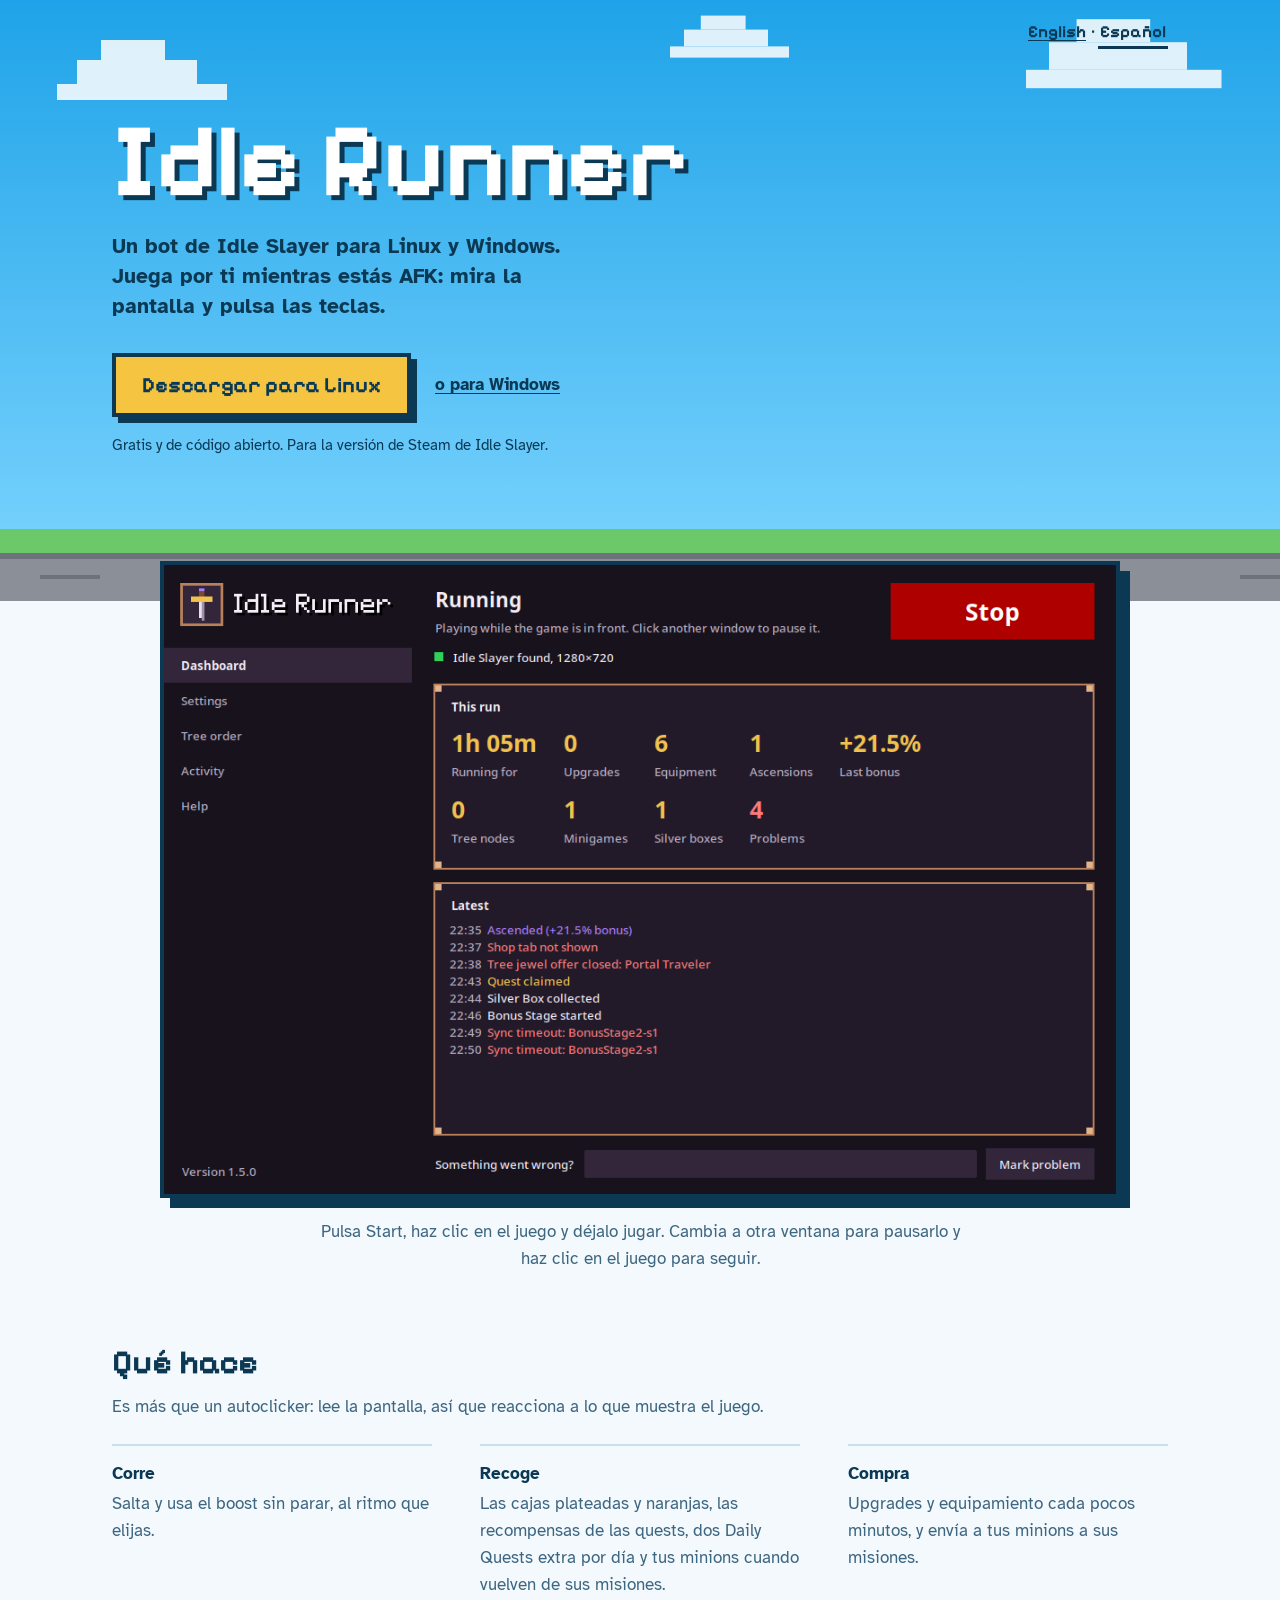
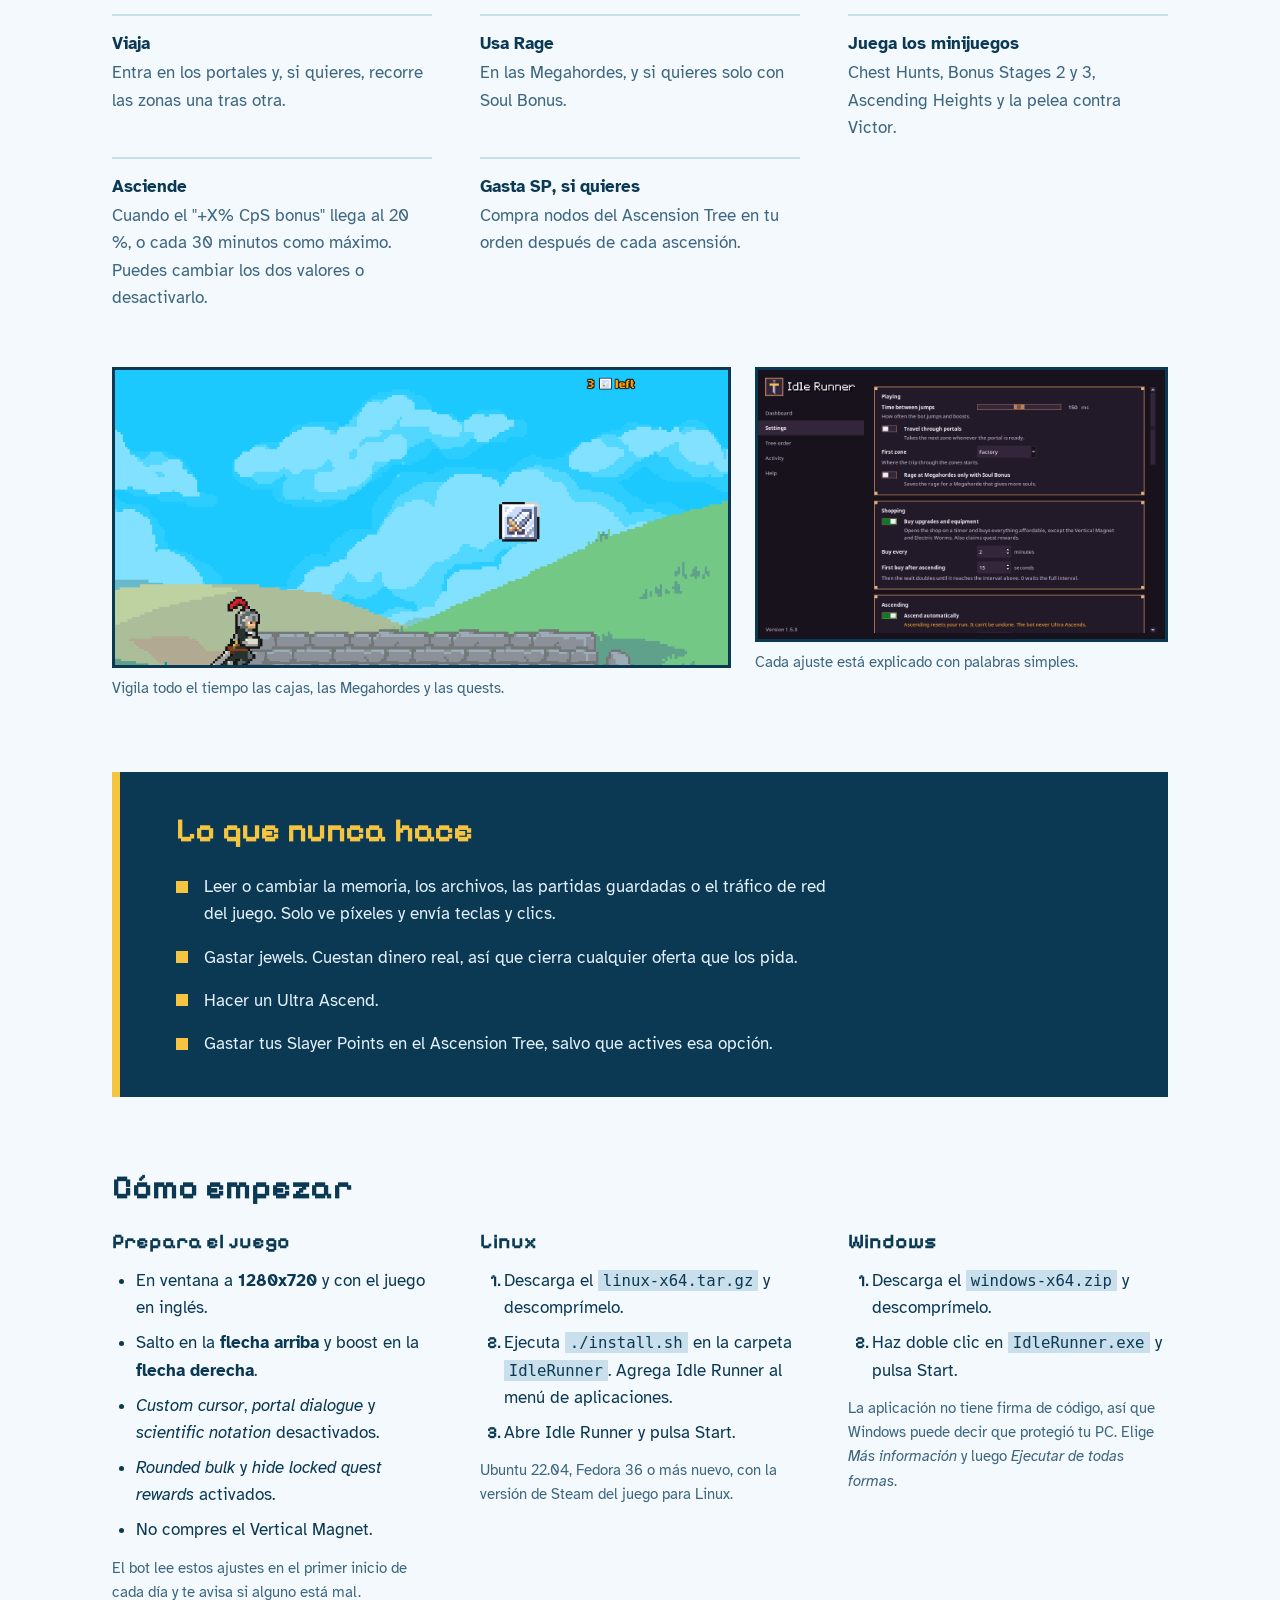
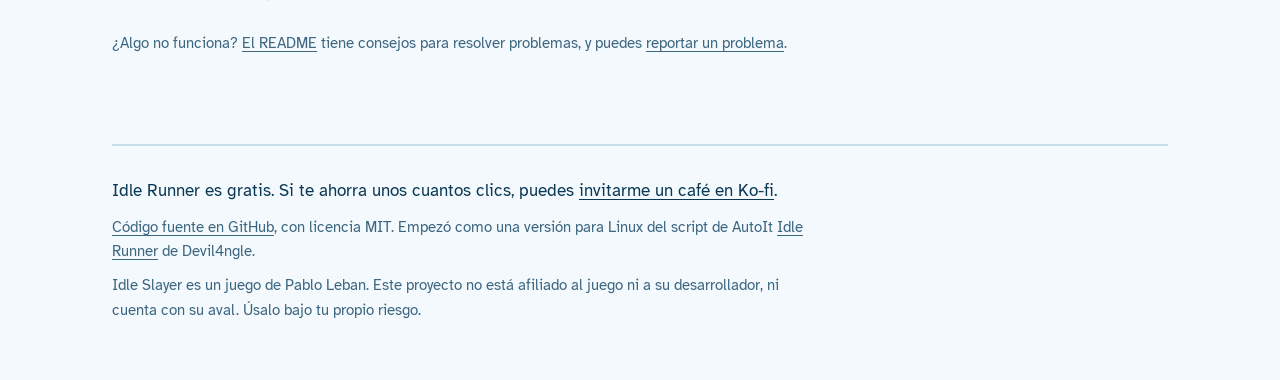
==== docs/es/index.html @ 68c82f9d "Add Spanish documentation and improve state management - Implemented Spanish README and HTML documen" ====
<!doctype html>
<html lang="es">
<head>
<meta charset="utf-8">
<meta name="viewport" content="width=device-width, initial-scale=1">
<title>Idle Runner: bot y autoclicker de Idle Slayer para Linux y Windows</title>
<meta name="description" content="Un bot gratis y de código abierto para Idle Slayer en Linux y Windows. Juega mientras estás AFK: salta, compra mejoras, juega los minijuegos y asciende leyendo la pantalla. Nunca toca la memoria ni los archivos del juego.">
<link rel="canonical" href="https://santiguti.github.io/idle-slayer-bot/es/">
<link rel="alternate" hreflang="en" href="https://santiguti.github.io/idle-slayer-bot/">
<link rel="alternate" hreflang="es" href="https://santiguti.github.io/idle-slayer-bot/es/">
<link rel="alternate" hreflang="x-default" href="https://santiguti.github.io/idle-slayer-bot/">
<meta property="og:title" content="Idle Runner: bot de Idle Slayer para Linux y Windows">
<meta property="og:description" content="Juega Idle Slayer por ti en Linux y Windows. Gratis y de código abierto.">
<meta property="og:image" content="https://santiguti.github.io/idle-slayer-bot/images/banner.png">
<link rel="icon" href="data:image/svg+xml,%3Csvg xmlns='http://www.w3.org/2000/svg' viewBox='0 0 8 8' shape-rendering='crispEdges'%3E%3Crect width='8' height='8' fill='%23f5c542'/%3E%3Crect x='2' y='2' width='4' height='4' fill='%23ffe28a'/%3E%3C/svg%3E">
<link rel="preconnect" href="https://fonts.googleapis.com">
<link rel="preconnect" href="https://fonts.gstatic.com" crossorigin>
<link href="https://fonts.googleapis.com/css2?family=Pixelify+Sans:wght@500;700&family=Atkinson+Hyperlegible:ital,wght@0,400;0,700;1,400&display=swap" rel="stylesheet">
<link rel="stylesheet" href="../style.css">
</head>
<body>

<header class="sky">
  <div class="cloud c1"></div><div class="cloud c2"></div><div class="cloud c3"></div>
  <div class="hero">
    <p class="lang"><a href="../" hreflang="en" lang="en" data-lang="en">English</a> · <strong aria-current="page">Español</strong></p>
    <h1>Idle Runner</h1>
    <p class="lede">Un bot de Idle Slayer para Linux y Windows. Juega por ti mientras estás AFK: mira la pantalla y pulsa las teclas.</p>
    <div class="download">
      <a class="btn" id="primary" href="https://github.com/santiguti/idle-slayer-bot/releases">Descargar para Linux</a>
      <a class="alt" id="secondary" href="https://github.com/santiguti/idle-slayer-bot/releases">o para Windows</a>
    </div>
    <p class="fine" id="fine">Gratis y de código abierto. Para la versión de Steam de Idle Slayer.</p>
  </div>
  <div class="ground"></div>
</header>

<main class="wrap">
  <div class="shot">
    <img src="../images/ui-dashboard.png" width="1060" height="700"
         alt="La ventana de Idle Runner mientras el bot juega: las compras, las ascensiones y los últimos eventos de esta partida">
    <p>Pulsa Start, haz clic en el juego y déjalo jugar. Cambia a otra ventana para pausarlo y haz clic en el juego para seguir.</p>
  </div>

  <section>
    <h2>Qué hace</h2>
    <p class="intro">Es más que un autoclicker: lee la pantalla, así que reacciona a lo que muestra el juego.</p>
    <dl class="does">
      <div><dt>Corre</dt><dd>Salta y usa el boost sin parar, al ritmo que elijas.</dd></div>
      <div><dt>Recoge</dt><dd>Las cajas plateadas y naranjas, las recompensas de las quests, dos Daily Quests extra por día y tus minions cuando vuelven de sus misiones.</dd></div>
      <div><dt>Compra</dt><dd>Upgrades y equipamiento cada pocos minutos, y envía a tus minions a sus misiones.</dd></div>
      <div><dt>Viaja</dt><dd>Entra en los portales y, si quieres, recorre las zonas una tras otra.</dd></div>
      <div><dt>Usa Rage</dt><dd>En las Megahordes, y si quieres solo con Soul Bonus.</dd></div>
      <div><dt>Juega los minijuegos</dt><dd>Chest Hunts, Bonus Stages 2 y 3, Ascending Heights y la pelea contra Victor.</dd></div>
      <div><dt>Asciende</dt><dd>Cuando el "+X% CpS bonus" llega al 20 %, o cada 30 minutos como máximo. Puedes cambiar los dos valores o desactivarlo.</dd></div>
      <div><dt>Gasta SP, si quieres</dt><dd>Compra nodos del Ascension Tree en tu orden después de cada ascensión.</dd></div>
    </dl>

    <div class="gallery">
      <figure>
        <img src="../images/gameplay.png" width="790" height="380" alt="El bot corriendo por las colinas mientras aparece una caja plateada" loading="lazy">
        <figcaption>Vigila todo el tiempo las cajas, las Megahordes y las quests.</figcaption>
      </figure>
      <figure>
        <img src="../images/ui-settings.png" width="1060" height="700" alt="La página de ajustes, con cada opción explicada" loading="lazy">
        <figcaption>Cada ajuste está explicado con palabras simples.</figcaption>
      </figure>
    </div>
  </section>

  <section>
    <div class="never">
      <h2>Lo que nunca hace</h2>
      <ul>
        <li>Leer o cambiar la memoria, los archivos, las partidas guardadas o el tráfico de red del juego. Solo ve píxeles y envía teclas y clics.</li>
        <li>Gastar jewels. Cuestan dinero real, así que cierra cualquier oferta que los pida.</li>
        <li>Hacer un Ultra Ascend.</li>
        <li>Gastar tus Slayer Points en el Ascension Tree, salvo que actives esa opción.</li>
      </ul>
    </div>
  </section>

  <section id="install">
    <h2>Cómo empezar</h2>
    <div class="steps">
      <div>
        <h3>Prepara el juego</h3>
        <ul>
          <li>En ventana a <strong>1280x720</strong> y con el juego en inglés.</li>
          <li>Salto en la <strong>flecha arriba</strong> y boost en la <strong>flecha derecha</strong>.</li>
          <li><em>Custom cursor</em>, <em>portal dialogue</em> y <em>scientific notation</em> desactivados.</li>
          <li><em>Rounded bulk</em> y <em>hide locked quest rewards</em> activados.</li>
          <li>No compres el Vertical Magnet.</li>
        </ul>
        <p class="note">El bot lee estos ajustes en el primer inicio de cada día y te avisa si alguno está mal.</p>
      </div>
      <div>
        <h3>Linux</h3>
        <ol>
          <li>Descarga el <code>linux-x64.tar.gz</code> y descomprímelo.</li>
          <li>Ejecuta <code>./install.sh</code> en la carpeta <code>IdleRunner</code>. Agrega Idle Runner al menú de aplicaciones.</li>
          <li>Abre Idle Runner y pulsa Start.</li>
        </ol>
        <p class="note">Ubuntu 22.04, Fedora 36 o más nuevo, con la versión de Steam del juego para Linux.</p>
      </div>
      <div>
        <h3>Windows</h3>
        <ol>
          <li>Descarga el <code>windows-x64.zip</code> y descomprímelo.</li>
          <li>Haz doble clic en <code>IdleRunner.exe</code> y pulsa Start.</li>
        </ol>
        <p class="note">La aplicación no tiene firma de código, así que Windows puede decir que protegió tu PC. Elige <em>Más información</em> y luego <em>Ejecutar de todas formas</em>.</p>
      </div>
    </div>
    <p class="note">¿Algo no funciona? <a href="https://github.com/santiguti/idle-slayer-bot/blob/main/README.es.md">El README</a> tiene consejos para resolver problemas, y puedes <a href="https://github.com/santiguti/idle-slayer-bot/issues/new/choose">reportar un problema</a>.</p>
  </section>

  <footer>
    <p class="support">Idle Runner es gratis. Si te ahorra unos cuantos clics, puedes <a href="https://ko-fi.com/santiguti">invitarme un café en Ko-fi</a>.</p>
    <p><a href="https://github.com/santiguti/idle-slayer-bot">Código fuente en GitHub</a>, con licencia MIT. Empezó como una versión para Linux del script de AutoIt <a href="https://github.com/Devil4ngle/Idle_Slayer_Script">Idle Runner</a> de Devil4ngle.</p>
    <p>Idle Slayer es un juego de Pablo Leban. Este proyecto no está afiliado al juego ni a su desarrollador, ni cuenta con su aval. Úsalo bajo tu propio riesgo.</p>
  </footer>
</main>

<script>
  // The language switch: remember the visitor's pick, so the English page doesn't send them back here.
  for (const link of document.querySelectorAll("[data-lang]")) {
    link.addEventListener("click", () => { try { localStorage.setItem("lang", link.dataset.lang); } catch (e) {} });
  }

  // Point the buttons straight at the newest release's files. Without the API (offline, rate limit) they keep
  // linking to the Releases page.
  const windows = /Windows/.test(navigator.userAgent);
  const primary = document.getElementById("primary");
  const secondary = document.getElementById("secondary");
  if (windows) {
    primary.textContent = "Descargar para Windows";
    secondary.textContent = "o para Linux";
  }
  fetch("https://api.github.com/repos/santiguti/idle-slayer-bot/releases?per_page=10")
    .then(r => r.ok ? r.json() : Promise.reject(r.status))
    .then(releases => {
      const release = releases.find(r => !r.draft && r.assets.length);
      if (!release) return;
      const asset = suffix => release.assets.find(a => a.name.endsWith(suffix));
      const linux = asset("-linux-x64.tar.gz"), win = asset("-windows-x64.zip");
      const [forPrimary, forSecondary] = windows ? [win, linux] : [linux, win];
      if (forPrimary) primary.href = forPrimary.browser_download_url;
      if (forSecondary) secondary.href = forSecondary.browser_download_url;
      const mb = forPrimary ? `, ${Math.round(forPrimary.size / 1e6)} MB` : "";
      document.getElementById("fine").textContent =
        `Versión ${release.tag_name.replace(/^v/, "")}${mb}. Gratis y de código abierto. Para la versión de Steam de Idle Slayer.`;
    })
    .catch(() => {});
</script>
</body>
</html>
---- docs/style.css ----
/* Shared by the English (index.html) and Spanish (es/index.html) pages. */
/* The banner's palette: sky, grass, gravel, coin gold and the navy of its outlines. */
:root {
  --sky-top: #1fa3e8;
  --sky-bottom: #7fd6ff;
  --grass: #6cc96a;
  --gravel: #8a8f98;
  --gravel-dark: #6d727b;
  --gold: #f5c542;
  --gold-light: #ffe28a;
  --navy: #0b3954;
  --page: #f3f9fd;
  --text: #0b3954;
  --muted: #3d6680;
  --rule: #c9dfec;
  --pixel: "Pixelify Sans", "DejaVu Sans Mono", monospace;
  --body: "Atkinson Hyperlegible", system-ui, sans-serif;
}
@media (prefers-color-scheme: dark) {
  :root:not([data-theme="light"]) {
    --page: #0a2233;
    --text: #e3f1fa;
    --muted: #9dbdd2;
    --rule: #1d4560;
  }
}
:root[data-theme="dark"] { --page: #0a2233; --text: #e3f1fa; --muted: #9dbdd2; --rule: #1d4560; }

* { box-sizing: border-box; }
html { -webkit-text-size-adjust: 100%; }
body {
  margin: 0;
  background: var(--page);
  color: var(--text);
  font: 1.0625rem/1.6 var(--body);
}
img { max-width: 100%; height: auto; display: block; }
a { color: inherit; text-underline-offset: 3px; }
:focus-visible { outline: 3px solid var(--gold); outline-offset: 3px; }
.wrap { max-width: 68rem; margin: 0 auto; padding: 0 16px; }

/* Hero: the game's world, with the ground scrolling under it as if running. */
.sky {
  position: relative;
  background: linear-gradient(var(--sky-top), var(--sky-bottom));
  color: var(--navy);
  overflow: hidden;
}
.cloud { position: absolute; background: #fff; opacity: .85; }
.cloud::before, .cloud::after { content: ""; position: absolute; background: inherit; }
.cloud { width: 120px; height: 24px; }
.cloud::before { width: 64px; height: 20px; left: 24px; top: -20px; }
.cloud::after { width: 170px; height: 16px; left: -20px; top: 24px; }
.c1 { left: 6%; top: 60px; }
.c2 { right: 8%; top: 44px; transform: scale(1.15); }
.c3 { left: 52%; top: 26px; transform: scale(.7); }

.hero { position: relative; padding: 112px 16px 72px; max-width: 68rem; margin: 0 auto; }
/* The language switch, top right over the sky. */
.lang { position: absolute; top: 24px; right: 16px; margin: 0; font: 700 1.05rem/1 var(--pixel); }
.lang a, .lang strong { color: var(--navy); padding: 4px 2px; }
.lang strong { border-bottom: 3px solid var(--navy); }
h1 {
  font: 700 clamp(3rem, 9vw, 6.5rem)/0.95 var(--pixel);
  margin: 0;
  color: #fff;
  text-shadow: 5px 5px 0 var(--navy);
  letter-spacing: -0.01em;
}
.lede { font-size: 1.3rem; line-height: 1.45; max-width: 34ch; margin: 20px 0 32px; font-weight: 700; }

.download { display: flex; flex-wrap: wrap; align-items: center; gap: 12px 24px; }
.btn {
  display: inline-block;
  font: 700 1.35rem/1 var(--pixel);
  color: var(--navy);
  background: var(--gold);
  border: 4px solid var(--navy);
  box-shadow: 6px 6px 0 var(--navy);
  padding: 18px 26px 16px;
  text-decoration: none;
  transition: transform .08s, box-shadow .08s;
}
.btn:hover { background: var(--gold-light); }
.btn:active { transform: translate(4px, 4px); box-shadow: 2px 2px 0 var(--navy); }
.alt { font-weight: 700; }
.fine { margin: 16px 0 0; font-size: .95rem; max-width: 52ch; }

.ground { position: relative; height: 72px; background: var(--grass); }
.ground::after {
  content: "";
  position: absolute; left: 0; right: 0; bottom: 0; height: 48px;
  background:
    linear-gradient(var(--gravel-dark) 6px, transparent 6px),
    repeating-linear-gradient(90deg, transparent 0 40px, var(--gravel-dark) 40px 100px, transparent 100px 200px),
    var(--gravel);
  background-size: 100% 100%, 400px 4px, 100% 100%;
  background-position: 0 0, 0 22px, 0 0;
  background-repeat: no-repeat, repeat-x, no-repeat;
  animation: run 2.4s linear infinite;
}
@keyframes run { to { background-position: 0 0, -400px 22px, 0 0; } }
@media (prefers-reduced-motion: reduce) { .ground::after { animation: none; } .btn { transition: none; } }

/* The app window sits on the ground line. */
.shot { margin-top: -40px; position: relative; }
.shot img { border: 4px solid var(--navy); box-shadow: 10px 10px 0 var(--navy); width: 100%; max-width: 60rem; margin: 0 auto; }
.shot p { text-align: center; color: var(--muted); margin: 20px auto 0; max-width: 60ch; }

section { padding: 72px 0 0; }
h2 { font: 700 2.1rem/1.1 var(--pixel); margin: 0 0 24px; }
h3 { font: 700 1.3rem/1.2 var(--pixel); margin: 0 0 12px; }

.intro { color: var(--muted); margin: -12px 0 24px; max-width: 60ch; }
.does { display: grid; grid-template-columns: repeat(auto-fit, minmax(19rem, 1fr)); gap: 0 48px; margin: 0; }
.does div { border-top: 2px solid var(--rule); padding: 14px 0 16px; }
.does dt { font-weight: 700; }
.does dd { margin: 2px 0 0; color: var(--muted); }

.gallery { display: grid; grid-template-columns: 1.5fr 1fr; gap: 24px; margin-top: 40px; align-items: start; }
.gallery img { border: 3px solid var(--navy); }
.gallery figcaption { color: var(--muted); font-size: .95rem; margin-top: 8px; }
.gallery figure { margin: 0; }

/* The promises: the navy of the banner's labels, with the coin gold. */
.never { background: var(--navy); color: #e3f1fa; padding: 40px clamp(20px, 5vw, 56px); border-left: 8px solid var(--gold); }
.never h2 { color: var(--gold); }
.never ul { list-style: none; margin: 0; padding: 0; display: grid; gap: 16px; }
.never li { padding-left: 28px; position: relative; max-width: 60ch; }
.never li::before { content: ""; position: absolute; left: 0; top: .45em; width: 12px; height: 12px; background: var(--gold); }

.steps { display: grid; grid-template-columns: repeat(auto-fit, minmax(19rem, 1fr)); gap: 32px 48px; }
.steps ol, .steps ul { margin: 0; padding-left: 1.4em; }
.steps li { margin-bottom: 8px; }
.steps li::marker { font-family: var(--pixel); font-weight: 700; }
code { font: .92em/1.4 ui-monospace, "DejaVu Sans Mono", monospace; background: var(--rule); padding: 1px 5px; overflow-wrap: anywhere; }
.note { color: var(--muted); font-size: .95rem; margin-top: 12px; }

footer { margin-top: 88px; border-top: 2px solid var(--rule); padding: 32px 0 48px; color: var(--muted); font-size: .95rem; }
footer p { margin: 0 0 10px; max-width: 70ch; }
footer .support { color: var(--text); font-size: 1.05rem; }

@media (max-width: 40rem) {
  .hero { padding-top: 88px; }
  .gallery { grid-template-columns: 1fr; }
  .shot img { box-shadow: 6px 6px 0 var(--navy); }
}
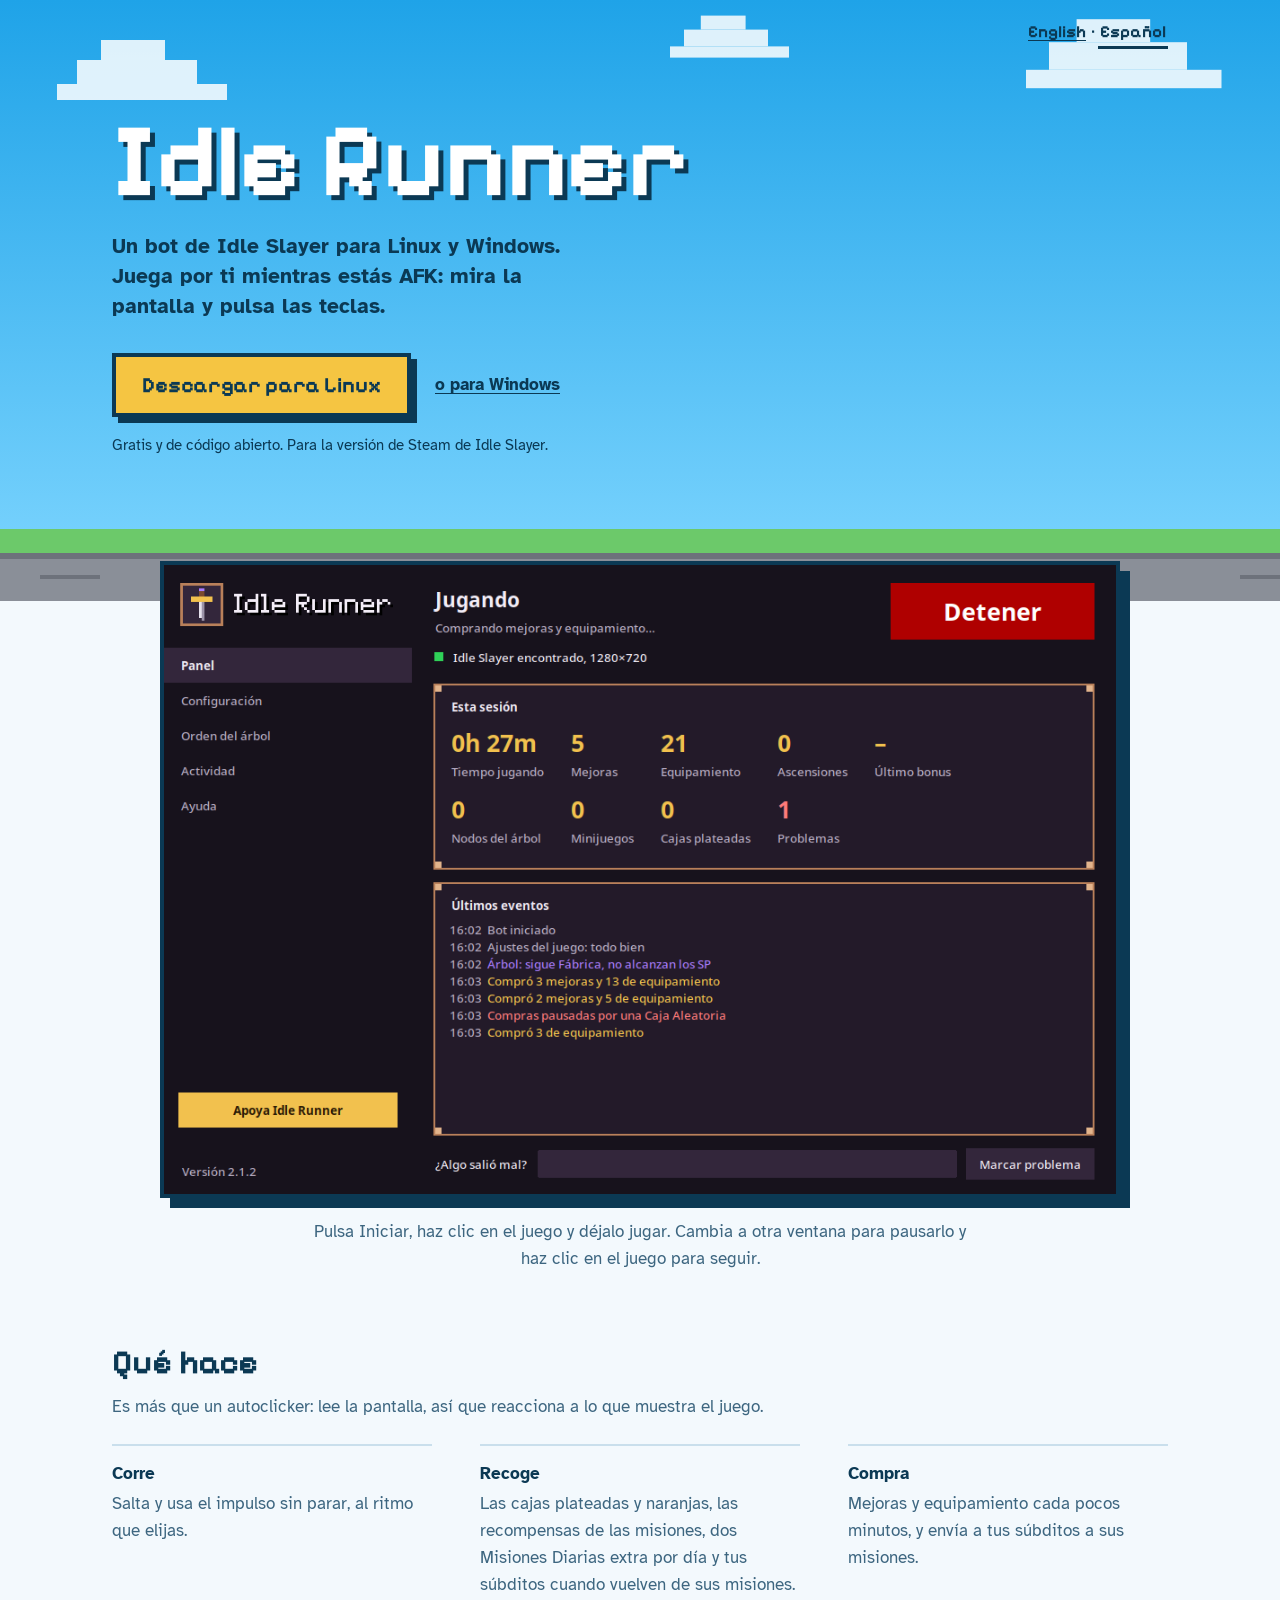
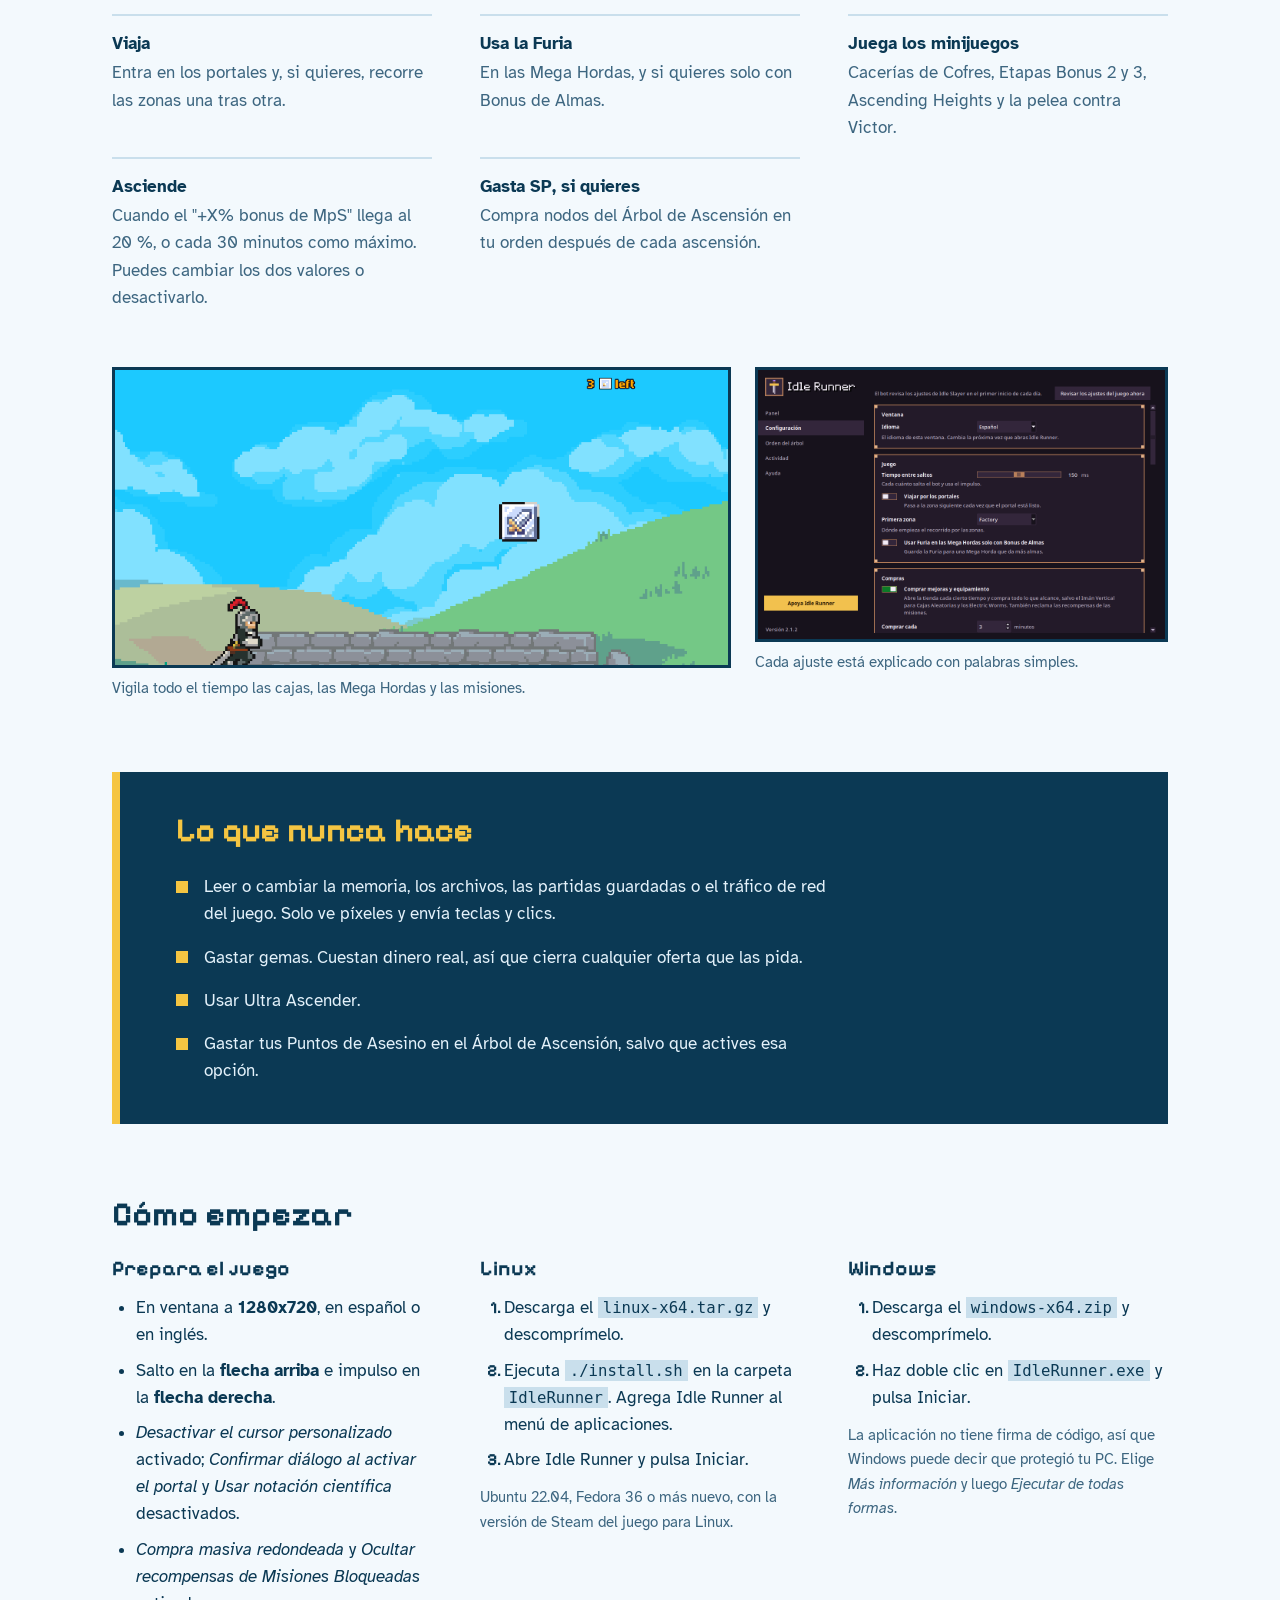
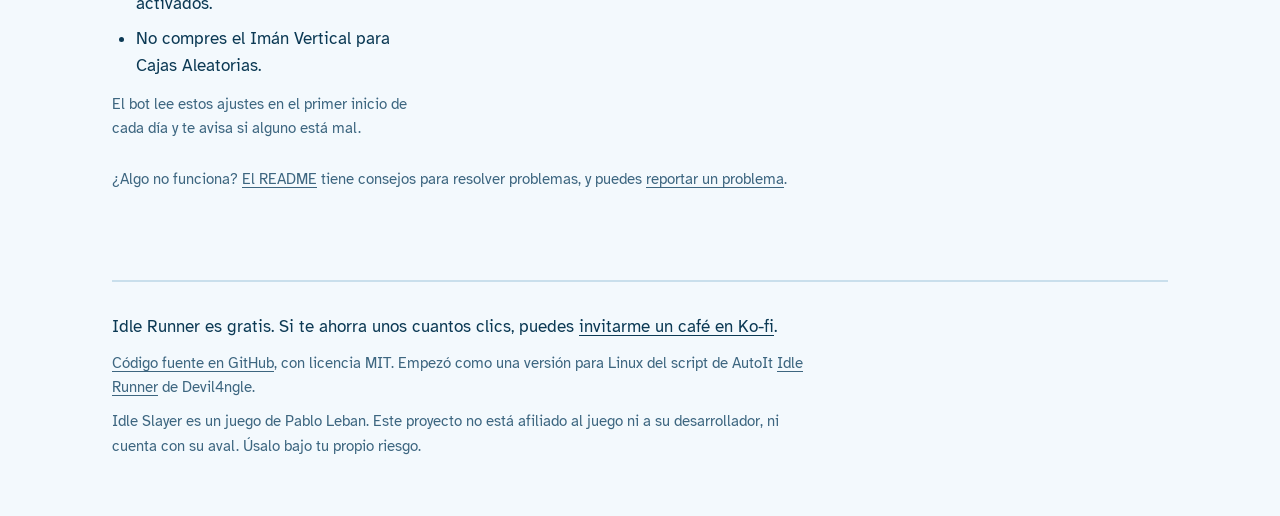
==== commit bf942522: "Release v2.2.0: Idle Runner in Spanish, the game played in Spanish, minion fixes" ====
--- a/docs/es/index.html
+++ b/docs/es/index.html
@@ -37,32 +37,32 @@
 
 <main class="wrap">
   <div class="shot">
-    <img src="../images/ui-dashboard.png" width="1060" height="700"
+    <img src="../images/es/ui-dashboard.png" width="1060" height="700"
          alt="La ventana de Idle Runner mientras el bot juega: las compras, las ascensiones y los últimos eventos de esta partida">
-    <p>Pulsa Start, haz clic en el juego y déjalo jugar. Cambia a otra ventana para pausarlo y haz clic en el juego para seguir.</p>
+    <p>Pulsa Iniciar, haz clic en el juego y déjalo jugar. Cambia a otra ventana para pausarlo y haz clic en el juego para seguir.</p>
   </div>
 
   <section>
     <h2>Qué hace</h2>
     <p class="intro">Es más que un autoclicker: lee la pantalla, así que reacciona a lo que muestra el juego.</p>
     <dl class="does">
-      <div><dt>Corre</dt><dd>Salta y usa el boost sin parar, al ritmo que elijas.</dd></div>
-      <div><dt>Recoge</dt><dd>Las cajas plateadas y naranjas, las recompensas de las quests, dos Daily Quests extra por día y tus minions cuando vuelven de sus misiones.</dd></div>
-      <div><dt>Compra</dt><dd>Upgrades y equipamiento cada pocos minutos, y envía a tus minions a sus misiones.</dd></div>
+      <div><dt>Corre</dt><dd>Salta y usa el impulso sin parar, al ritmo que elijas.</dd></div>
+      <div><dt>Recoge</dt><dd>Las cajas plateadas y naranjas, las recompensas de las misiones, dos Misiones Diarias extra por día y tus súbditos cuando vuelven de sus misiones.</dd></div>
+      <div><dt>Compra</dt><dd>Mejoras y equipamiento cada pocos minutos, y envía a tus súbditos a sus misiones.</dd></div>
       <div><dt>Viaja</dt><dd>Entra en los portales y, si quieres, recorre las zonas una tras otra.</dd></div>
-      <div><dt>Usa Rage</dt><dd>En las Megahordes, y si quieres solo con Soul Bonus.</dd></div>
-      <div><dt>Juega los minijuegos</dt><dd>Chest Hunts, Bonus Stages 2 y 3, Ascending Heights y la pelea contra Victor.</dd></div>
-      <div><dt>Asciende</dt><dd>Cuando el "+X% CpS bonus" llega al 20 %, o cada 30 minutos como máximo. Puedes cambiar los dos valores o desactivarlo.</dd></div>
-      <div><dt>Gasta SP, si quieres</dt><dd>Compra nodos del Ascension Tree en tu orden después de cada ascensión.</dd></div>
+      <div><dt>Usa la Furia</dt><dd>En las Mega Hordas, y si quieres solo con Bonus de Almas.</dd></div>
+      <div><dt>Juega los minijuegos</dt><dd>Cacerías de Cofres, Etapas Bonus 2 y 3, Ascending Heights y la pelea contra Victor.</dd></div>
+      <div><dt>Asciende</dt><dd>Cuando el "+X% bonus de MpS" llega al 20 %, o cada 30 minutos como máximo. Puedes cambiar los dos valores o desactivarlo.</dd></div>
+      <div><dt>Gasta SP, si quieres</dt><dd>Compra nodos del Árbol de Ascensión en tu orden después de cada ascensión.</dd></div>
     </dl>
 
     <div class="gallery">
       <figure>
         <img src="../images/gameplay.png" width="790" height="380" alt="El bot corriendo por las colinas mientras aparece una caja plateada" loading="lazy">
-        <figcaption>Vigila todo el tiempo las cajas, las Megahordes y las quests.</figcaption>
+        <figcaption>Vigila todo el tiempo las cajas, las Mega Hordas y las misiones.</figcaption>
       </figure>
       <figure>
-        <img src="../images/ui-settings.png" width="1060" height="700" alt="La página de ajustes, con cada opción explicada" loading="lazy">
+        <img src="../images/es/ui-settings.png" width="1060" height="700" alt="La página de ajustes, con cada opción explicada" loading="lazy">
         <figcaption>Cada ajuste está explicado con palabras simples.</figcaption>
       </figure>
     </div>
@@ -73,9 +73,9 @@
       <h2>Lo que nunca hace</h2>
       <ul>
         <li>Leer o cambiar la memoria, los archivos, las partidas guardadas o el tráfico de red del juego. Solo ve píxeles y envía teclas y clics.</li>
-        <li>Gastar jewels. Cuestan dinero real, así que cierra cualquier oferta que los pida.</li>
-        <li>Hacer un Ultra Ascend.</li>
-        <li>Gastar tus Slayer Points en el Ascension Tree, salvo que actives esa opción.</li>
+        <li>Gastar gemas. Cuestan dinero real, así que cierra cualquier oferta que las pida.</li>
+        <li>Usar Ultra Ascender.</li>
+        <li>Gastar tus Puntos de Asesino en el Árbol de Ascensión, salvo que actives esa opción.</li>
       </ul>
     </div>
   </section>
@@ -86,11 +86,11 @@
       <div>
         <h3>Prepara el juego</h3>
         <ul>
-          <li>En ventana a <strong>1280x720</strong> y con el juego en inglés.</li>
-          <li>Salto en la <strong>flecha arriba</strong> y boost en la <strong>flecha derecha</strong>.</li>
-          <li><em>Custom cursor</em>, <em>portal dialogue</em> y <em>scientific notation</em> desactivados.</li>
-          <li><em>Rounded bulk</em> y <em>hide locked quest rewards</em> activados.</li>
-          <li>No compres el Vertical Magnet.</li>
+          <li>En ventana a <strong>1280x720</strong>, en español o en inglés.</li>
+          <li>Salto en la <strong>flecha arriba</strong> e impulso en la <strong>flecha derecha</strong>.</li>
+          <li><em>Desactivar el cursor personalizado</em> activado; <em>Confirmar diálogo al activar el portal</em> y <em>Usar notación científica</em> desactivados.</li>
+          <li><em>Compra masiva redondeada</em> y <em>Ocultar recompensas de Misiones Bloqueadas</em> activados.</li>
+          <li>No compres el Imán Vertical para Cajas Aleatorias.</li>
         </ul>
         <p class="note">El bot lee estos ajustes en el primer inicio de cada día y te avisa si alguno está mal.</p>
       </div>
@@ -99,7 +99,7 @@
         <ol>
           <li>Descarga el <code>linux-x64.tar.gz</code> y descomprímelo.</li>
           <li>Ejecuta <code>./install.sh</code> en la carpeta <code>IdleRunner</code>. Agrega Idle Runner al menú de aplicaciones.</li>
-          <li>Abre Idle Runner y pulsa Start.</li>
+          <li>Abre Idle Runner y pulsa Iniciar.</li>
         </ol>
         <p class="note">Ubuntu 22.04, Fedora 36 o más nuevo, con la versión de Steam del juego para Linux.</p>
       </div>
@@ -107,7 +107,7 @@
         <h3>Windows</h3>
         <ol>
           <li>Descarga el <code>windows-x64.zip</code> y descomprímelo.</li>
-          <li>Haz doble clic en <code>IdleRunner.exe</code> y pulsa Start.</li>
+          <li>Haz doble clic en <code>IdleRunner.exe</code> y pulsa Iniciar.</li>
         </ol>
         <p class="note">La aplicación no tiene firma de código, así que Windows puede decir que protegió tu PC. Elige <em>Más información</em> y luego <em>Ejecutar de todas formas</em>.</p>
       </div>
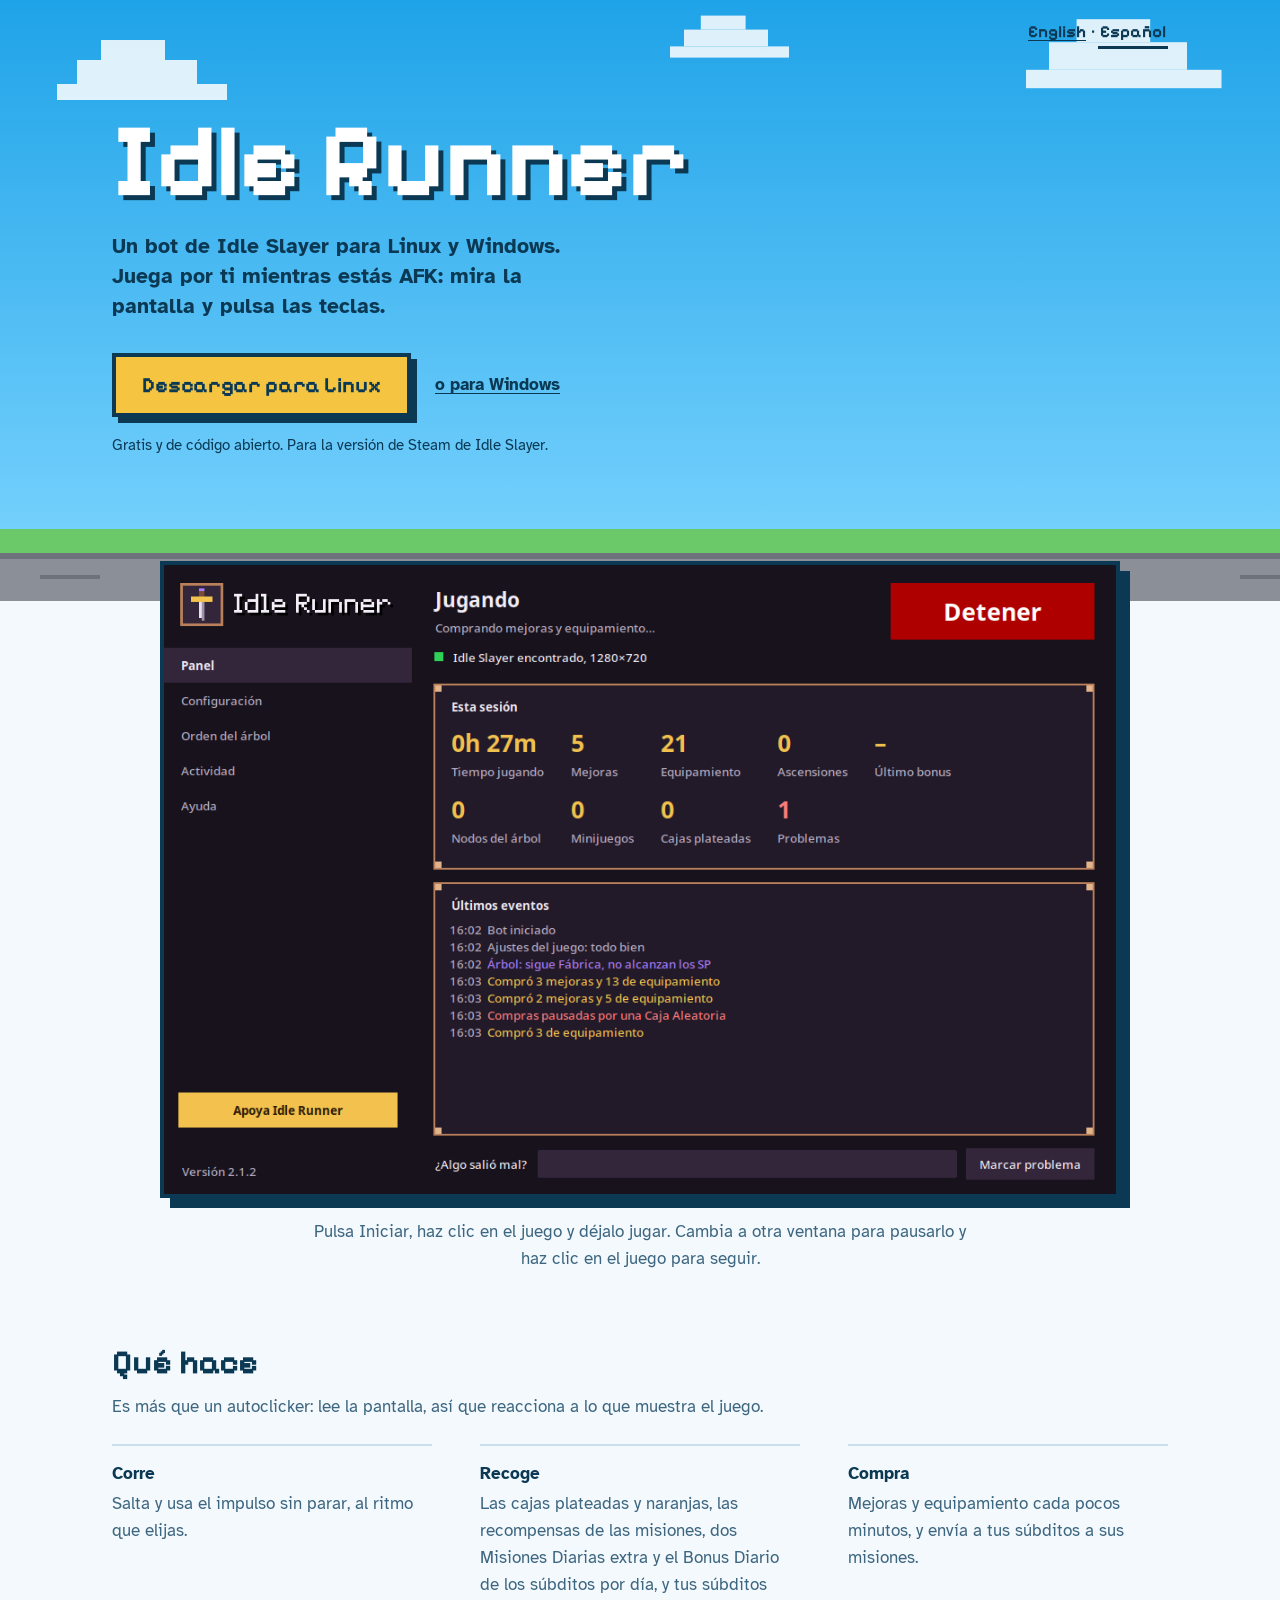
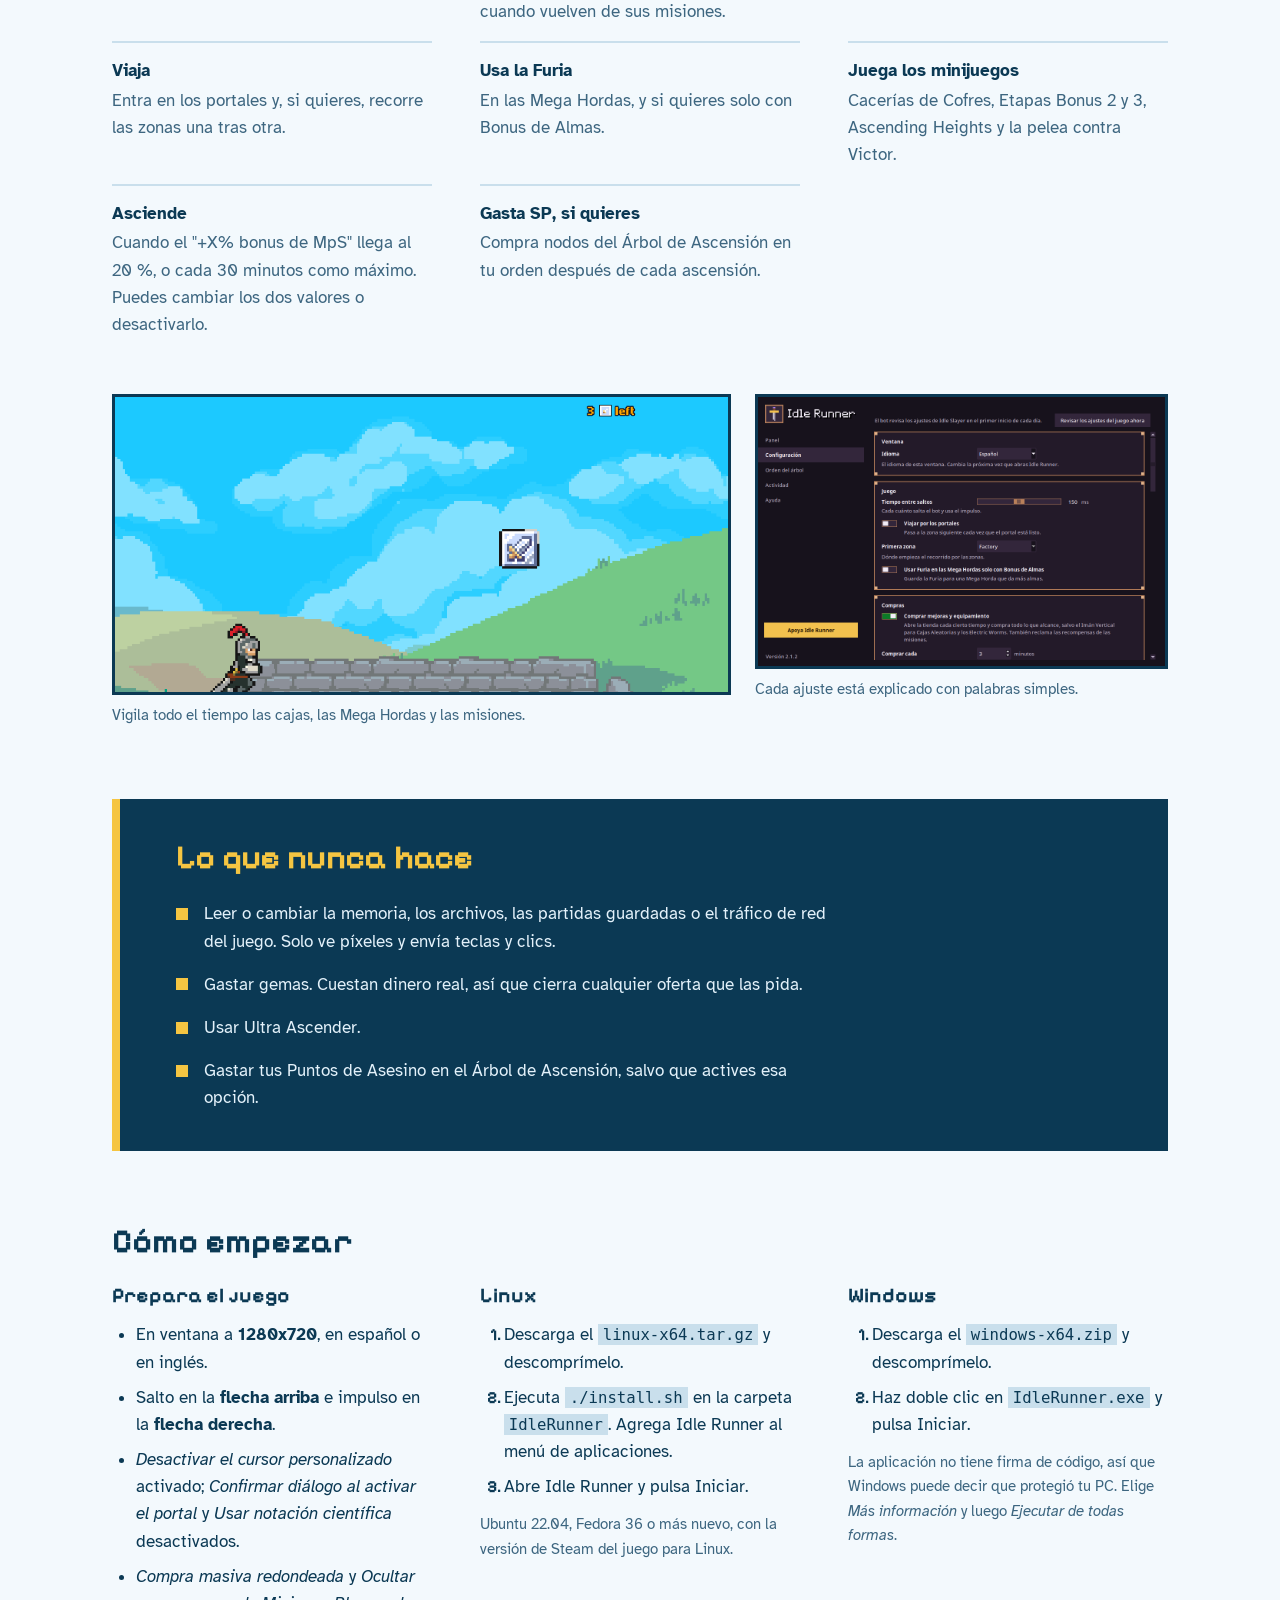
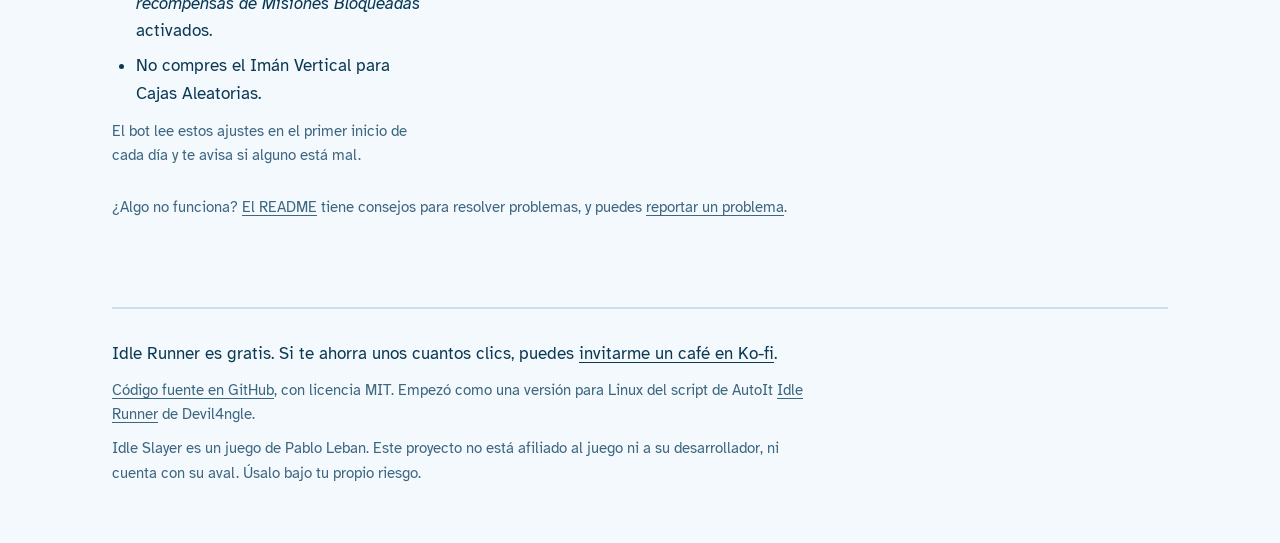
==== commit 9ad4a626: "Release v2.3.0: minions' Daily Bonus, Windows settings check, tree top layout measured, +2 click ver" ====
--- a/docs/es/index.html
+++ b/docs/es/index.html
@@ -47,7 +47,7 @@
     <p class="intro">Es más que un autoclicker: lee la pantalla, así que reacciona a lo que muestra el juego.</p>
     <dl class="does">
       <div><dt>Corre</dt><dd>Salta y usa el impulso sin parar, al ritmo que elijas.</dd></div>
-      <div><dt>Recoge</dt><dd>Las cajas plateadas y naranjas, las recompensas de las misiones, dos Misiones Diarias extra por día y tus súbditos cuando vuelven de sus misiones.</dd></div>
+      <div><dt>Recoge</dt><dd>Las cajas plateadas y naranjas, las recompensas de las misiones, dos Misiones Diarias extra y el Bonus Diario de los súbditos por día, y tus súbditos cuando vuelven de sus misiones.</dd></div>
       <div><dt>Compra</dt><dd>Mejoras y equipamiento cada pocos minutos, y envía a tus súbditos a sus misiones.</dd></div>
       <div><dt>Viaja</dt><dd>Entra en los portales y, si quieres, recorre las zonas una tras otra.</dd></div>
       <div><dt>Usa la Furia</dt><dd>En las Mega Hordas, y si quieres solo con Bonus de Almas.</dd></div>
